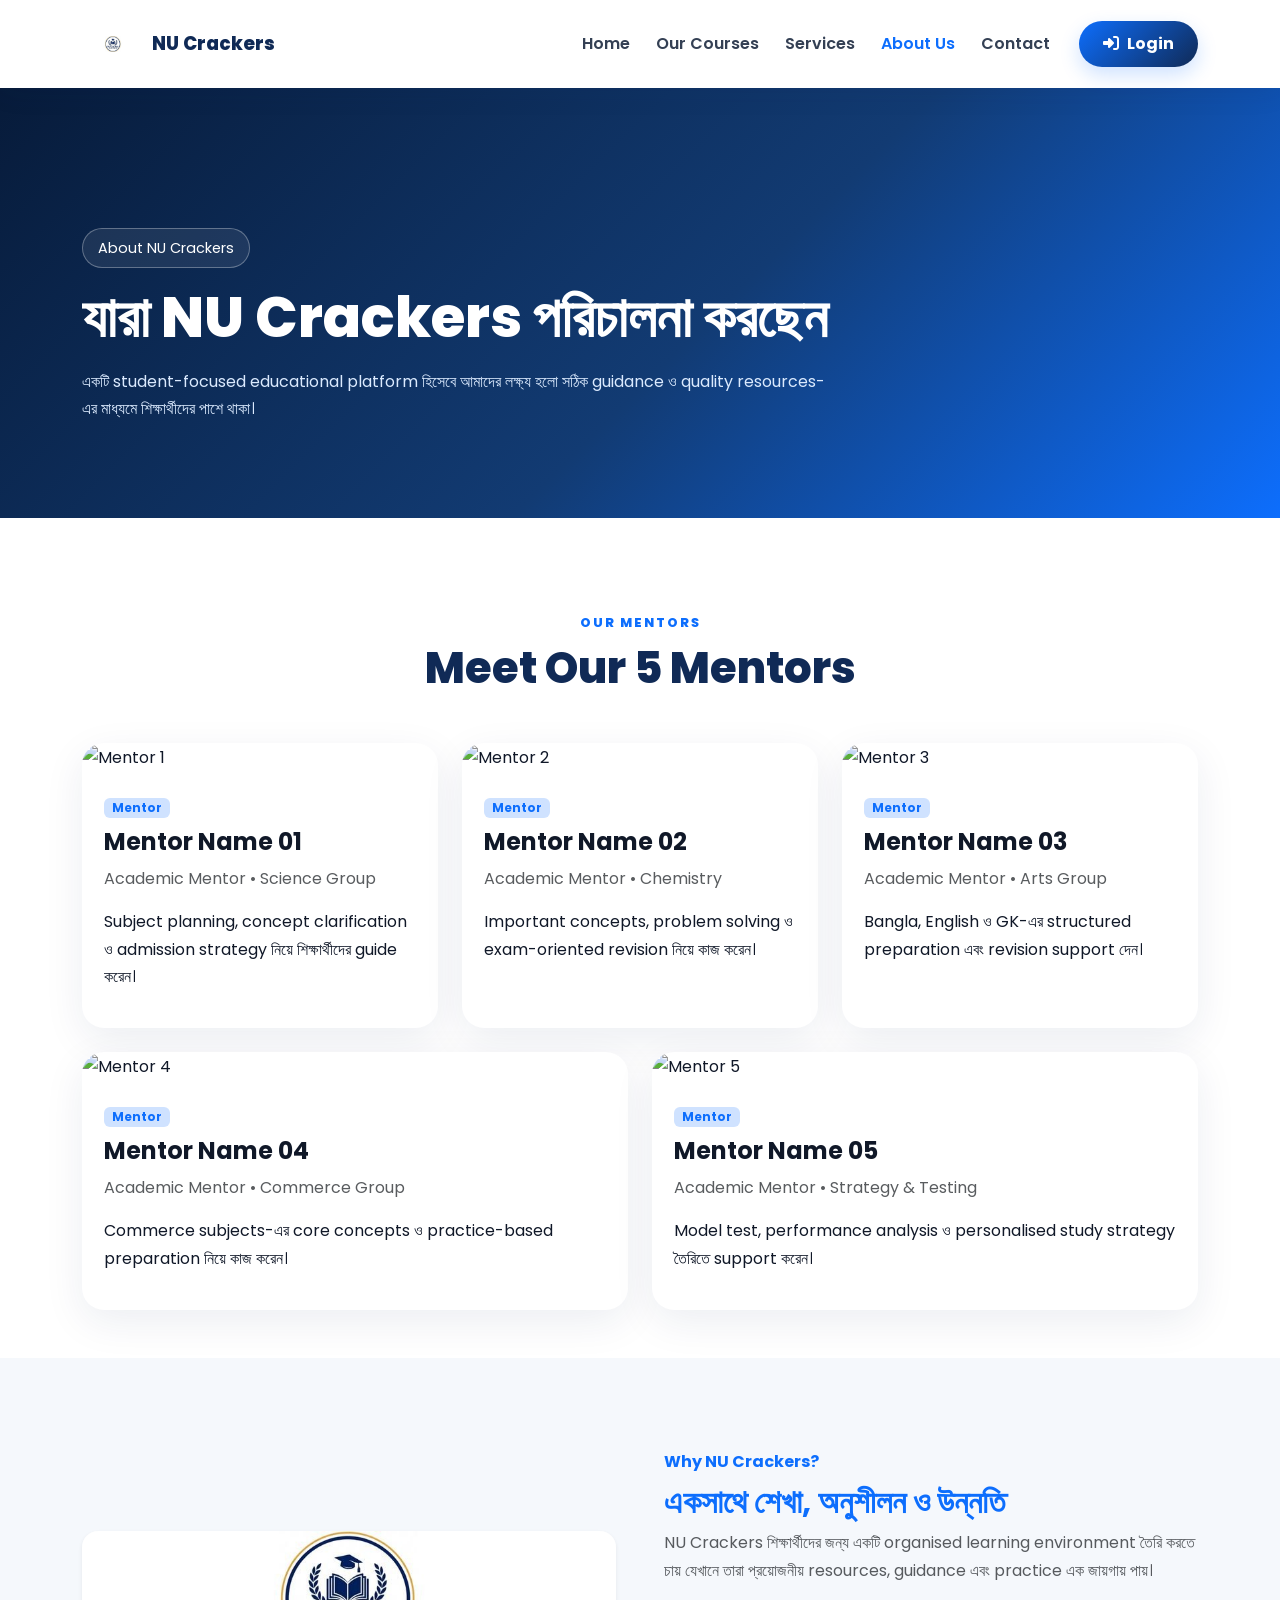
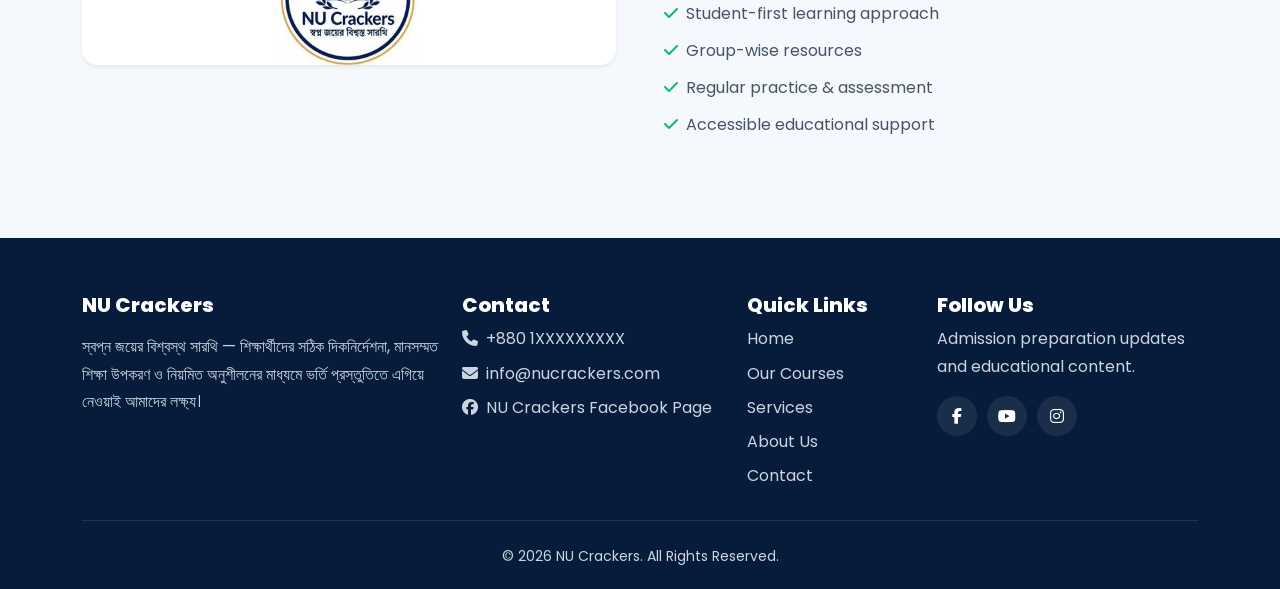
==== about.html @ a4fbadf5 "first work" ====
<!doctype html>
<html lang="en">
<head>
  <meta charset="utf-8">
  <meta name="viewport" content="width=device-width, initial-scale=1">
  <meta name="description" content="NU Crackers - স্বপ্ন জয়ের বিশ্বস্থ সারথি">
  <title>About Us | NU Crackers</title>
  <link rel="icon" href="assets/logo.jpg">
  <link rel="preconnect" href="https://fonts.googleapis.com">
  <link rel="preconnect" href="https://fonts.gstatic.com" crossorigin>
  <link href="https://fonts.googleapis.com/css2?family=Poppins:wght@300;400;500;600;700;800&display=swap" rel="stylesheet">
  <link href="https://cdn.jsdelivr.net/npm/bootstrap@5.3.3/dist/css/bootstrap.min.css" rel="stylesheet">
  <link href="https://cdnjs.cloudflare.com/ajax/libs/font-awesome/6.5.2/css/all.min.css" rel="stylesheet">
  <link rel="stylesheet" href="css/style.css">
</head>
<body>

<nav class="navbar navbar-expand-lg sticky-top">
  <div class="container">
    <a class="navbar-brand d-flex align-items-center gap-2" href="index.html">
      <img src="assets/logo.jpg" alt="NU Crackers Logo">
      <span>NU Crackers</span>
    </a>
    <button class="navbar-toggler" type="button" data-bs-toggle="collapse" data-bs-target="#mainNav">
      <span class="navbar-toggler-icon"></span>
    </button>
    <div class="collapse navbar-collapse" id="mainNav">
      <ul class="navbar-nav ms-auto align-items-lg-center">
        <li class="nav-item"><a class="nav-link " href="index.html">Home</a></li>
        <li class="nav-item"><a class="nav-link " href="courses.html">Our Courses</a></li>
        <li class="nav-item"><a class="nav-link " href="services.html">Services</a></li>
        <li class="nav-item"><a class="nav-link active" href="about.html">About Us</a></li>
        <li class="nav-item"><a class="nav-link " href="contact.html">Contact</a></li>
        <li class="nav-item ms-lg-3 mt-2 mt-lg-0"><button class="btn btn-brand" data-bs-toggle="modal" data-bs-target="#loginModal"><i class="fa-solid fa-right-to-bracket me-2"></i>Login</button></li>
      </ul>
    </div>
  </div>
</nav>

<section class="page-hero">
  <div class="container">
    <span class="hero-badge">About NU Crackers</span>
    <h1 class="mt-3">যারা NU Crackers পরিচালনা করছেন</h1>
    <p class="mt-3">একটি student-focused educational platform হিসেবে আমাদের লক্ষ্য হলো সঠিক guidance ও quality resources-এর মাধ্যমে শিক্ষার্থীদের পাশে থাকা।</p>
  </div>
</section>

<section class="section pb-5">
  <div class="container">
    <div class="section-title"><span class="eyebrow">Our Mentors</span><h2>Meet Our 5 Mentors</h2><p></p></div>
    <div class="row g-4">
      <div class="col-md-6 col-lg-4"><div class="mentor-card"><img class="mentor-img" src="https://i.pravatar.cc/700?img=11" alt="Mentor 1"><div class="mentor-body"><span class="badge bg-primary-subtle text-primary">Mentor</span><h4 class="fw-bold mt-2">Mentor Name 01</h4><p class="text-muted">Academic Mentor • Science Group</p><p>Subject planning, concept clarification ও admission strategy নিয়ে শিক্ষার্থীদের guide করেন।</p></div></div></div>
      <div class="col-md-6 col-lg-4"><div class="mentor-card"><img class="mentor-img" src="https://i.pravatar.cc/700?img=12" alt="Mentor 2"><div class="mentor-body"><span class="badge bg-primary-subtle text-primary">Mentor</span><h4 class="fw-bold mt-2">Mentor Name 02</h4><p class="text-muted">Academic Mentor • Chemistry</p><p>Important concepts, problem solving ও exam-oriented revision নিয়ে কাজ করেন।</p></div></div></div>
      <div class="col-md-6 col-lg-4"><div class="mentor-card"><img class="mentor-img" src="https://i.pravatar.cc/700?img=13" alt="Mentor 3"><div class="mentor-body"><span class="badge bg-primary-subtle text-primary">Mentor</span><h4 class="fw-bold mt-2">Mentor Name 03</h4><p class="text-muted">Academic Mentor • Arts Group</p><p>Bangla, English ও GK-এর structured preparation এবং revision support দেন।</p></div></div></div>
      <div class="col-md-6 col-lg-6"><div class="mentor-card"><img class="mentor-img" src="https://i.pravatar.cc/700?img=14" alt="Mentor 4"><div class="mentor-body"><span class="badge bg-primary-subtle text-primary">Mentor</span><h4 class="fw-bold mt-2">Mentor Name 04</h4><p class="text-muted">Academic Mentor • Commerce Group</p><p>Commerce subjects-এর core concepts ও practice-based preparation নিয়ে কাজ করেন।</p></div></div></div>
      <div class="col-md-6 col-lg-6"><div class="mentor-card"><img class="mentor-img" src="https://i.pravatar.cc/700?img=15" alt="Mentor 5"><div class="mentor-body"><span class="badge bg-primary-subtle text-primary">Mentor</span><h4 class="fw-bold mt-2">Mentor Name 05</h4><p class="text-muted">Academic Mentor • Strategy & Testing</p><p>Model test, performance analysis ও personalised study strategy তৈরিতে support করেন।</p></div></div></div>
    </div>
  </div>
</section>

<section class="section section-soft">
  <div class="container">
    <div class="row align-items-center g-5">
      <div class="col-lg-6"><img src="assets/logo.jpg" class="img-fluid rounded-4 shadow-sm" alt="NU Crackers Logo"></div>
      <div class="col-lg-6"><span class="eyebrow text-primary fw-bold">Why NU Crackers?</span><h2 class="fw-bold text-primary mt-2">একসাথে শেখা, অনুশীলন ও উন্নতি</h2><p class="text-muted">NU Crackers শিক্ষার্থীদের জন্য একটি organised learning environment তৈরি করতে চায় যেখানে তারা প্রয়োজনীয় resources, guidance এবং practice এক জায়গায় পায়।</p><ul class="check-list"><li><i class="fa-solid fa-check"></i>Student-first learning approach</li><li><i class="fa-solid fa-check"></i>Group-wise resources</li><li><i class="fa-solid fa-check"></i>Regular practice & assessment</li><li><i class="fa-solid fa-check"></i>Accessible educational support</li></ul></div>
    </div>
  </div>
</section>

<footer>
  <div class="container">
    <div class="row g-4">
      <div class="col-lg-4">
        <h5>NU Crackers</h5>
        <p class="mt-3">স্বপ্ন জয়ের বিশ্বস্থ সারথি — শিক্ষার্থীদের সঠিক দিকনির্দেশনা, মানসম্মত শিক্ষা উপকরণ ও নিয়মিত অনুশীলনের মাধ্যমে ভর্তি প্রস্তুতিতে এগিয়ে নেওয়াই আমাদের লক্ষ্য।</p>
      </div>
      <div class="col-md-4 col-lg-3">
        <h5>Contact</h5>
        <a class="footer-link" href="tel:+8801XXXXXXXXX"><i class="fa-solid fa-phone me-2"></i>+880 1XXXXXXXXX</a>
        <a class="footer-link" href="mailto:info@nucrackers.com"><i class="fa-solid fa-envelope me-2"></i>info@nucrackers.com</a>
        <a class="footer-link" href="https://facebook.com/" target="_blank" rel="noopener"><i class="fa-brands fa-facebook me-2"></i>NU Crackers Facebook Page</a>
      </div>
      <div class="col-md-4 col-lg-2">
        <h5>Quick Links</h5>
        <a class="footer-link" href="index.html">Home</a>
        <a class="footer-link" href="courses.html">Our Courses</a>
        <a class="footer-link" href="services.html">Services</a>
        <a class="footer-link" href="about.html">About Us</a>
        <a class="footer-link" href="contact.html">Contact</a>
      </div>
      <div class="col-md-4 col-lg-3">
        <h5>Follow Us</h5>
        <p>Admission preparation updates and educational content.</p>
        <div class="social">
          <a href="https://facebook.com/" target="_blank" rel="noopener" aria-label="Facebook"><i class="fa-brands fa-facebook-f"></i></a>
          <a href="#" aria-label="YouTube"><i class="fa-brands fa-youtube"></i></a>
          <a href="#" aria-label="Instagram"><i class="fa-brands fa-instagram"></i></a>
        </div>
      </div>
    </div>
    <hr class="border-secondary my-4">
    <div class="text-center small">© <span class="current-year"></span> NU Crackers. All Rights Reserved.</div>
  </div>
</footer>

<div class="modal fade" id="loginModal" tabindex="-1" aria-hidden="true">
  <div class="modal-dialog modal-dialog-centered">
    <div class="modal-content">
      <div class="modal-header">
        <div>
          <h5 class="modal-title fw-bold">Welcome Back</h5>
          <small>Login to NU Crackers</small>
        </div>
        <button type="button" class="btn-close btn-close-white" data-bs-dismiss="modal"></button>
      </div>
      <div class="modal-body p-4">
        <form id="loginForm" novalidate>
          <div class="mb-3">
            <label class="form-label fw-semibold">Email / Phone</label>
            <input type="text" class="form-control" required placeholder="Enter email or phone">
            <div class="invalid-feedback">Please enter your email or phone.</div>
          </div>
          <div class="mb-3">
            <label class="form-label fw-semibold">Password</label>
            <input type="password" class="form-control" required minlength="6" placeholder="Enter password">
            <div class="invalid-feedback">Password must contain at least 6 characters.</div>
          </div>
          <button class="btn btn-brand w-100" type="submit">Login</button>
          <div id="loginMessage" class="d-none"></div>
        </form>
      </div>
    </div>
  </div>
</div>

<script src="https://cdn.jsdelivr.net/npm/bootstrap@5.3.3/dist/js/bootstrap.bundle.min.js"></script>
<script src="js/main.js"></script>
</body>
</html>
---- css/style.css ----
:root{
  --primary:#102a56;
  --secondary:#0d6efd;
  --accent:#f5b942;
  --light:#f5f8fc;
  --dark:#101828;
  --muted:#667085;
  --white:#fff;
  --gradient:linear-gradient(135deg,#071b3a 0%,#123b73 55%,#0d6efd 100%);
}
*{margin:0;padding:0;box-sizing:border-box}
html{scroll-behavior:smooth}
body{
  font-family:"Poppins",system-ui,-apple-system,BlinkMacSystemFont,"Segoe UI",sans-serif;
  color:var(--dark);background:#fff;line-height:1.7;
}
a{text-decoration:none}
.navbar{
  background:rgba(255,255,255,.96)!important;
  box-shadow:0 5px 25px rgba(16,42,86,.08);
  backdrop-filter:blur(10px);
}
.navbar-brand img{width:62px;height:62px;object-fit:contain}
.navbar-brand span{font-weight:800;color:var(--primary);font-size:1.15rem}
.nav-link{font-weight:600;color:#344054!important;margin:0 5px}
.nav-link:hover,.nav-link.active{color:var(--secondary)!important}
.btn-brand{
  background:linear-gradient(135deg,var(--secondary),var(--primary));
  color:#fff;border:0;border-radius:50px;padding:11px 24px;font-weight:700;
  box-shadow:0 8px 20px rgba(13,110,253,.2);
}
.btn-brand:hover{color:#fff;transform:translateY(-1px)}
.hero-slide{
  min-height:680px;display:flex;align-items:center;
  background:var(--gradient);position:relative;overflow:hidden;
}
.hero-slide:before,.hero-slide:after{
  content:"";position:absolute;border-radius:50%;background:rgba(255,255,255,.07)
}
.hero-slide:before{width:420px;height:420px;right:-120px;top:-120px}
.hero-slide:after{width:280px;height:280px;left:-120px;bottom:-100px}
.hero-content{position:relative;z-index:2;color:#fff}
.hero-badge{display:inline-block;padding:7px 15px;border:1px solid rgba(255,255,255,.3);border-radius:50px;background:rgba(255,255,255,.08);font-size:.9rem}
.hero-title{font-size:clamp(2.25rem,5vw,4.4rem);font-weight:800;line-height:1.15}
.hero-title span{color:var(--accent)}
.hero-subtitle{font-size:1.1rem;max-width:650px;color:#dbeafe}
.hero-logo{max-width:390px;width:75%;filter:drop-shadow(0 20px 30px rgba(0,0,0,.2))}
.section{padding:90px 0}
.section-soft{background:var(--light)}
.section-title{text-align:center;margin-bottom:48px}
.section-title .eyebrow{color:var(--secondary);font-weight:800;text-transform:uppercase;letter-spacing:2px;font-size:.8rem}
.section-title h2{font-weight:800;color:var(--primary);font-size:clamp(1.8rem,4vw,2.7rem);margin:8px 0}
.section-title p{color:var(--muted);max-width:720px;margin:auto}
.feature-card,.course-card,.service-card,.mentor-card,.feedback-card{
  border:0;border-radius:22px;background:#fff;box-shadow:0 12px 40px rgba(16,42,86,.08);
  height:100%;transition:.3s ease;overflow:hidden
}
.feature-card:hover,.course-card:hover,.service-card:hover,.mentor-card:hover{transform:translateY(-7px);box-shadow:0 18px 50px rgba(16,42,86,.14)}
.icon-box{
  width:62px;height:62px;border-radius:18px;background:#eaf2ff;color:var(--secondary);
  display:flex;align-items:center;justify-content:center;font-size:1.5rem;margin-bottom:18px
}
.check-list{list-style:none;padding:0;margin:0}
.check-list li{margin:10px 0;color:#475467}
.check-list i{color:#12b76a;margin-right:8px}
.course-card .course-head{padding:28px;color:#fff;background:var(--gradient)}
.course-card.premium .course-head{background:linear-gradient(135deg,#8a5a00,#f5b942,#d98b00)}
.course-card .course-body{padding:28px}
.price{font-size:2.2rem;font-weight:800}
.service-banner{
  min-height:310px;border-radius:28px;background:var(--gradient);color:#fff;
  display:flex;align-items:center;padding:45px;overflow:hidden;position:relative
}
.service-banner:after{content:"";position:absolute;width:280px;height:280px;border-radius:50%;right:-90px;top:-70px;background:rgba(255,255,255,.08)}
.service-icon{font-size:3rem;color:var(--accent)}
.mentor-img{height:280px;width:100%;object-fit:cover}
.mentor-body{padding:22px}
.contact-card{border:0;border-radius:22px;box-shadow:0 12px 40px rgba(16,42,86,.08);height:100%}
.form-control,.form-select{padding:13px 15px;border-radius:12px;border:1px solid #d0d5dd}
.form-control:focus,.form-select:focus{border-color:#86b7fe;box-shadow:0 0 0 .2rem rgba(13,110,253,.1)}
.map-frame{width:100%;height:420px;border:0;border-radius:20px}
.video-frame{width:100%;height:420px;border:0;border-radius:20px}
footer{background:#071b3a;color:#cbd5e1;padding:55px 0 20px}
footer h5{color:#fff;font-weight:800}
.footer-link{color:#cbd5e1;display:block;margin:7px 0}
.footer-link:hover{color:#fff}
.social a{width:40px;height:40px;border-radius:50%;display:inline-flex;align-items:center;justify-content:center;background:rgba(255,255,255,.08);color:#fff;margin-right:6px}
.page-hero{padding:140px 0 80px;background:var(--gradient);color:#fff}
.page-hero h1{font-weight:800;font-size:clamp(2rem,5vw,3.5rem)}
.page-hero p{color:#dbeafe;max-width:750px}
.stats{margin-top:-45px;position:relative;z-index:5}
.stat-card{background:#fff;border-radius:18px;padding:24px;text-align:center;box-shadow:0 12px 35px rgba(16,42,86,.1)}
.stat-card h3{color:var(--secondary);font-weight:800}
.modal-content{border:0;border-radius:22px;overflow:hidden}
.modal-header{background:var(--gradient);color:#fff}
@media(max-width:991.98px){
  .navbar-brand img{width:52px;height:52px}
  .hero-slide{min-height:620px}
  .hero-logo{max-width:280px;margin-top:35px}
}
@media(max-width:767.98px){
  .section{padding:65px 0}
  .hero-slide{text-align:center;padding:70px 0}
  .hero-subtitle{margin:0 auto}
  .service-banner{padding:30px;min-height:260px}
  .map-frame,.video-frame{height:300px}
}
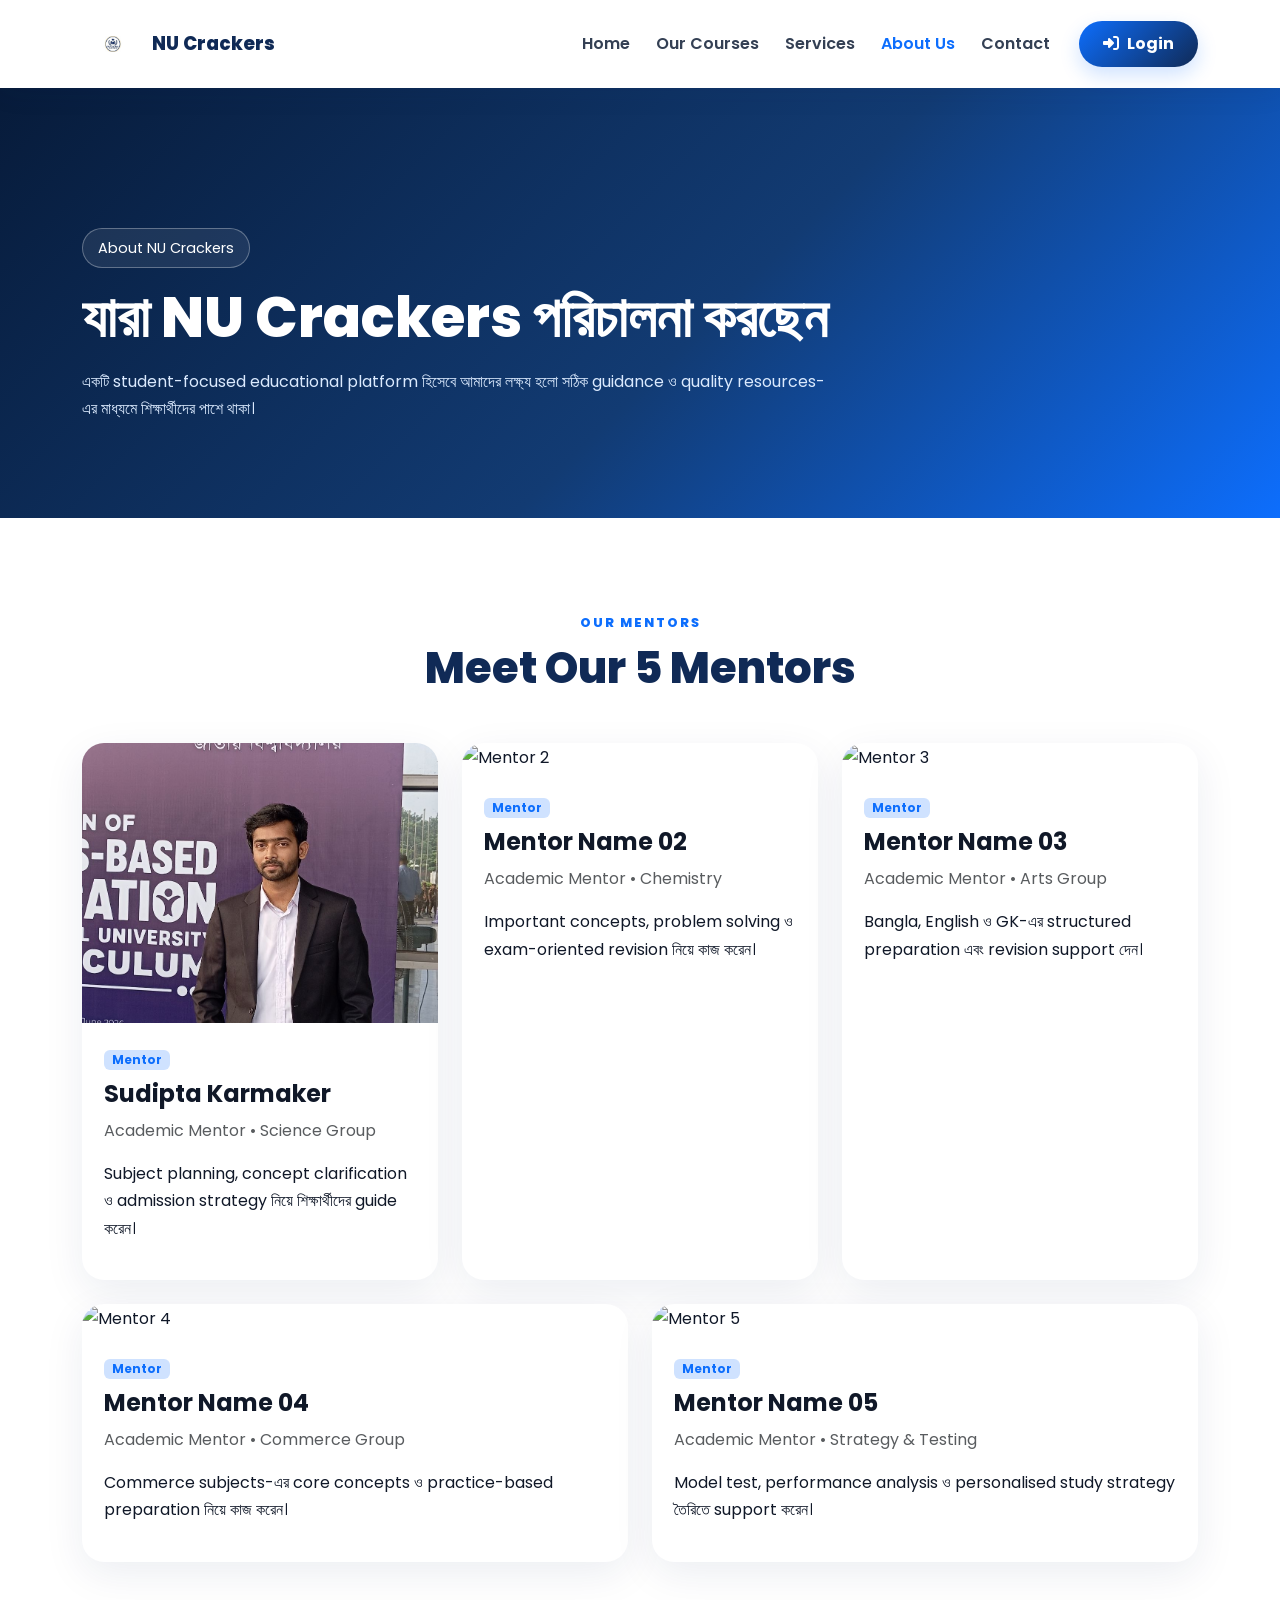
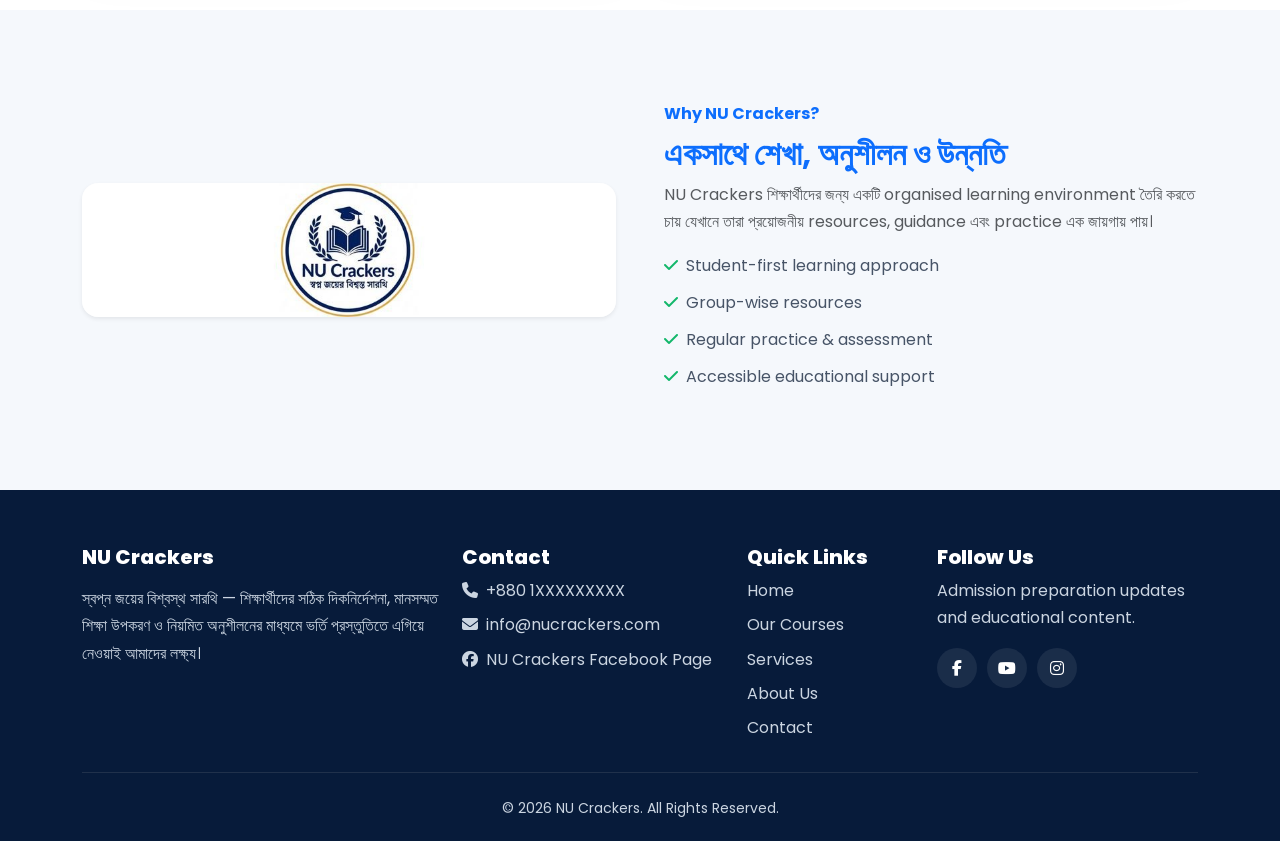
==== commit 1e989b43: "picture add" ====
--- a/about.html
+++ b/about.html
@@ -49,7 +49,7 @@
   <div class="container">
     <div class="section-title"><span class="eyebrow">Our Mentors</span><h2>Meet Our 5 Mentors</h2><p></p></div>
     <div class="row g-4">
-      <div class="col-md-6 col-lg-4"><div class="mentor-card"><img class="mentor-img" src="https://i.pravatar.cc/700?img=11" alt="Mentor 1"><div class="mentor-body"><span class="badge bg-primary-subtle text-primary">Mentor</span><h4 class="fw-bold mt-2">Mentor Name 01</h4><p class="text-muted">Academic Mentor • Science Group</p><p>Subject planning, concept clarification ও admission strategy নিয়ে শিক্ষার্থীদের guide করেন।</p></div></div></div>
+      <div class="col-md-6 col-lg-4"><div class="mentor-card"><img class="mentor-img" src="images/sudipta.jpg" alt="Mentor 1"><div class="mentor-body"><span class="badge bg-primary-subtle text-primary">Mentor</span><h4 class="fw-bold mt-2">Sudipta Karmaker</h4><p class="text-muted">Academic Mentor • Science Group</p><p>Subject planning, concept clarification ও admission strategy নিয়ে শিক্ষার্থীদের guide করেন।</p></div></div></div>
       <div class="col-md-6 col-lg-4"><div class="mentor-card"><img class="mentor-img" src="https://i.pravatar.cc/700?img=12" alt="Mentor 2"><div class="mentor-body"><span class="badge bg-primary-subtle text-primary">Mentor</span><h4 class="fw-bold mt-2">Mentor Name 02</h4><p class="text-muted">Academic Mentor • Chemistry</p><p>Important concepts, problem solving ও exam-oriented revision নিয়ে কাজ করেন।</p></div></div></div>
       <div class="col-md-6 col-lg-4"><div class="mentor-card"><img class="mentor-img" src="https://i.pravatar.cc/700?img=13" alt="Mentor 3"><div class="mentor-body"><span class="badge bg-primary-subtle text-primary">Mentor</span><h4 class="fw-bold mt-2">Mentor Name 03</h4><p class="text-muted">Academic Mentor • Arts Group</p><p>Bangla, English ও GK-এর structured preparation এবং revision support দেন।</p></div></div></div>
       <div class="col-md-6 col-lg-6"><div class="mentor-card"><img class="mentor-img" src="https://i.pravatar.cc/700?img=14" alt="Mentor 4"><div class="mentor-body"><span class="badge bg-primary-subtle text-primary">Mentor</span><h4 class="fw-bold mt-2">Mentor Name 04</h4><p class="text-muted">Academic Mentor • Commerce Group</p><p>Commerce subjects-এর core concepts ও practice-based preparation নিয়ে কাজ করেন।</p></div></div></div>
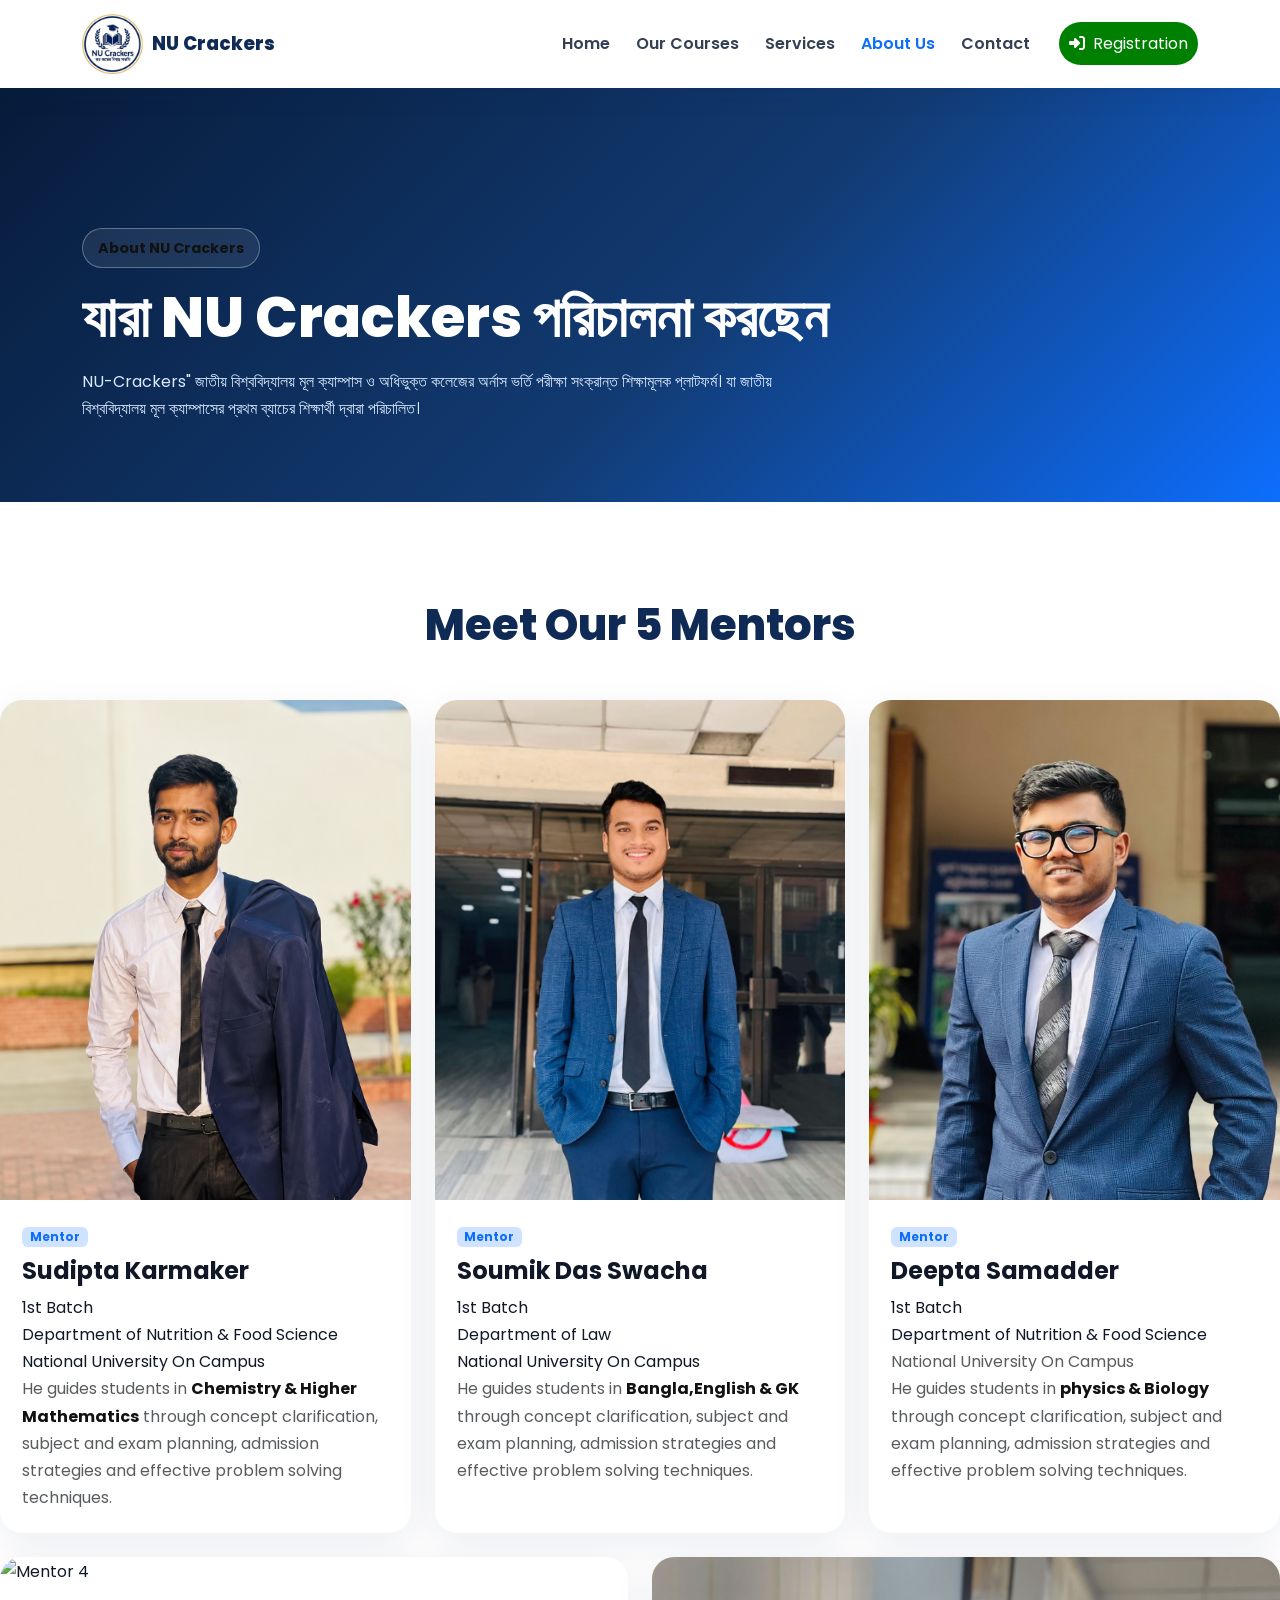
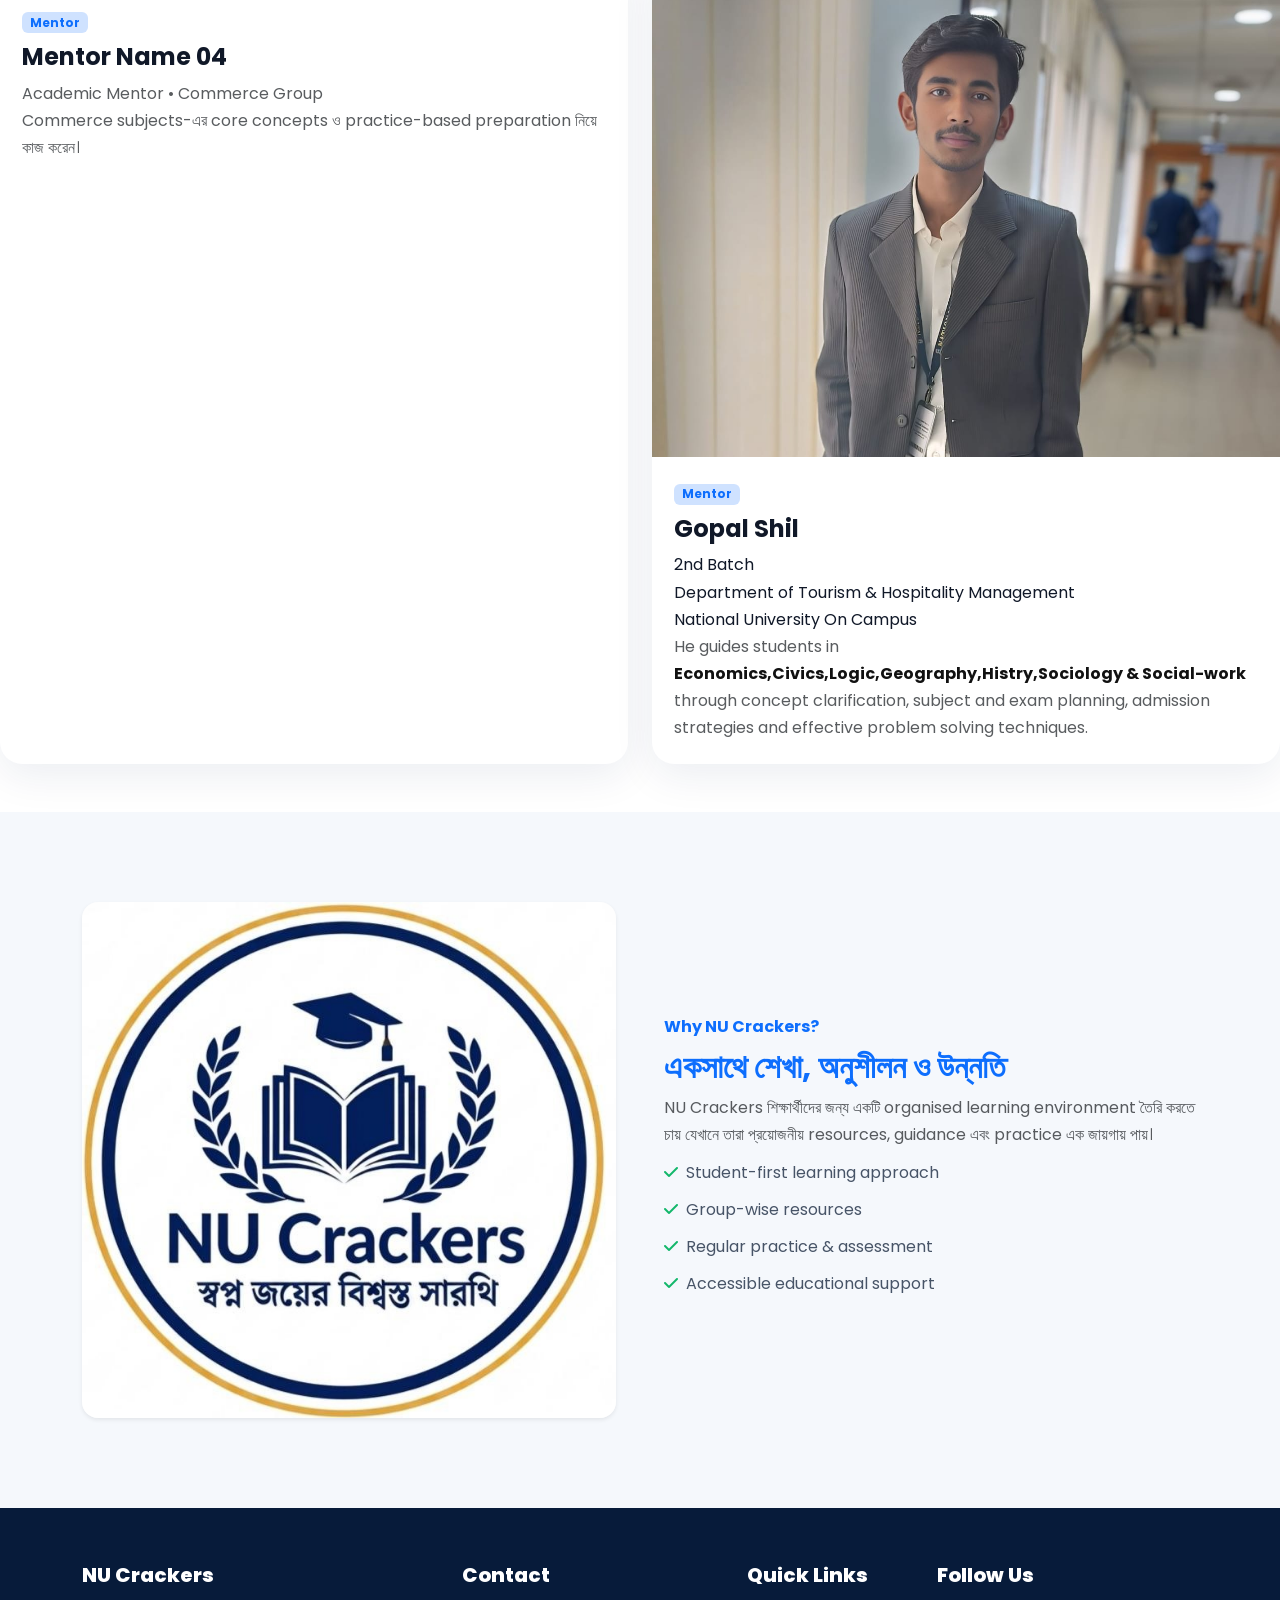
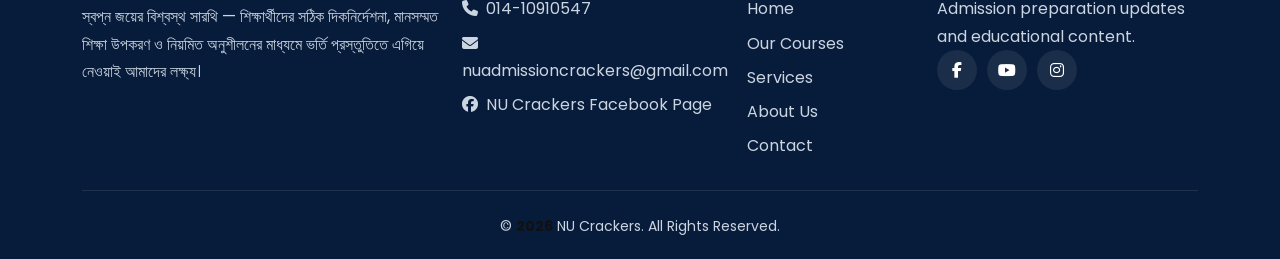
==== commit 7d0dc522: "mentor part" ====
--- a/about.html
+++ b/about.html
@@ -18,7 +18,7 @@
 <nav class="navbar navbar-expand-lg sticky-top">
   <div class="container">
     <a class="navbar-brand d-flex align-items-center gap-2" href="index.html">
-      <img src="assets/logo.jpg" alt="NU Crackers Logo">
+      <img src="images/nu crackers logo.jpg" alt="NU Crackers Logo">
       <span>NU Crackers</span>
     </a>
     <button class="navbar-toggler" type="button" data-bs-toggle="collapse" data-bs-target="#mainNav">
@@ -31,7 +31,7 @@
         <li class="nav-item"><a class="nav-link " href="services.html">Services</a></li>
         <li class="nav-item"><a class="nav-link active" href="about.html">About Us</a></li>
         <li class="nav-item"><a class="nav-link " href="contact.html">Contact</a></li>
-        <li class="nav-item ms-lg-3 mt-2 mt-lg-0"><button class="btn btn-brand" data-bs-toggle="modal" data-bs-target="#loginModal"><i class="fa-solid fa-right-to-bracket me-2"></i>Login</button></li>
+        <li class="nav-item ms-lg-3 mt-2 mt-lg-0"><a href="https://forms.gle/gurGXJzvwxCoA7fY8" target="_blank" class="registration"><i class="fa-solid fa-right-to-bracket me-2"></i>Registration</a></li>
       </ul>
     </div>
   </div>
@@ -41,27 +41,28 @@
   <div class="container">
     <span class="hero-badge">About NU Crackers</span>
     <h1 class="mt-3">যারা NU Crackers পরিচালনা করছেন</h1>
-    <p class="mt-3">একটি student-focused educational platform হিসেবে আমাদের লক্ষ্য হলো সঠিক guidance ও quality resources-এর মাধ্যমে শিক্ষার্থীদের পাশে থাকা।</p>
+    <p class="mt-3">NU-Crackers" জাতীয় বিশ্ববিদ্যালয় মূল ক্যাম্পাস ও অধিভুক্ত কলেজের অর্নাস ভর্তি পরীক্ষা সংক্রান্ত শিক্ষামূলক  প্লাটফর্ম। যা জাতীয় বিশ্ববিদ্যালয় মূল ক্যাম্পাসের প্রথম ব্যাচের শিক্ষার্থী দ্বারা পরিচালিত।</p>
   </div>
 </section>
 
-<section class="section pb-5">
+<section class="section pb-5"2
   <div class="container">
-    <div class="section-title"><span class="eyebrow">Our Mentors</span><h2>Meet Our 5 Mentors</h2><p></p></div>
+    <div class="section-title"><h2>Meet Our 5 Mentors</h2><p></p></div>
     <div class="row g-4">
-      <div class="col-md-6 col-lg-4"><div class="mentor-card"><img class="mentor-img" src="images/sudipta.jpg" alt="Mentor 1"><div class="mentor-body"><span class="badge bg-primary-subtle text-primary">Mentor</span><h4 class="fw-bold mt-2">Sudipta Karmaker</h4><p class="text-muted">Academic Mentor • Science Group</p><p>Subject planning, concept clarification ও admission strategy নিয়ে শিক্ষার্থীদের guide করেন।</p></div></div></div>
-      <div class="col-md-6 col-lg-4"><div class="mentor-card"><img class="mentor-img" src="https://i.pravatar.cc/700?img=12" alt="Mentor 2"><div class="mentor-body"><span class="badge bg-primary-subtle text-primary">Mentor</span><h4 class="fw-bold mt-2">Mentor Name 02</h4><p class="text-muted">Academic Mentor • Chemistry</p><p>Important concepts, problem solving ও exam-oriented revision নিয়ে কাজ করেন।</p></div></div></div>
-      <div class="col-md-6 col-lg-4"><div class="mentor-card"><img class="mentor-img" src="https://i.pravatar.cc/700?img=13" alt="Mentor 3"><div class="mentor-body"><span class="badge bg-primary-subtle text-primary">Mentor</span><h4 class="fw-bold mt-2">Mentor Name 03</h4><p class="text-muted">Academic Mentor • Arts Group</p><p>Bangla, English ও GK-এর structured preparation এবং revision support দেন।</p></div></div></div>
-      <div class="col-md-6 col-lg-6"><div class="mentor-card"><img class="mentor-img" src="https://i.pravatar.cc/700?img=14" alt="Mentor 4"><div class="mentor-body"><span class="badge bg-primary-subtle text-primary">Mentor</span><h4 class="fw-bold mt-2">Mentor Name 04</h4><p class="text-muted">Academic Mentor • Commerce Group</p><p>Commerce subjects-এর core concepts ও practice-based preparation নিয়ে কাজ করেন।</p></div></div></div>
-      <div class="col-md-6 col-lg-6"><div class="mentor-card"><img class="mentor-img" src="https://i.pravatar.cc/700?img=15" alt="Mentor 5"><div class="mentor-body"><span class="badge bg-primary-subtle text-primary">Mentor</span><h4 class="fw-bold mt-2">Mentor Name 05</h4><p class="text-muted">Academic Mentor • Strategy & Testing</p><p>Model test, performance analysis ও personalised study strategy তৈরিতে support করেন।</p></div></div></div>
+      <div class="col-md-6 col-lg-4"><div class="mentor-card"><img class="mentor-img" src="images/uthso.png" alt="Mentor 1"><div class="mentor-body"><span class="badge bg-primary-subtle text-primary">Mentor</span><h4 class="fw-bold mt-2">Sudipta Karmaker</h4><p>1st Batch</p> <p>Department of Nutrition & Food Science</p> <p>National University On Campus</p><p class="text-muted">He guides students in <span> Chemistry & Higher Mathematics</span> through concept clarification, subject and exam planning, admission strategies and effective problem solving techniques.</p></div></div></div>
+      <div class="col-md-6 col-lg-4"><div class="mentor-card"><img class="mentor-img" src="images/sawcha.jpeg" alt="Mentor 2"><div class="mentor-body"><span class="badge bg-primary-subtle text-primary">Mentor</span><h4 class="fw-bold mt-2">Soumik Das Swacha</h4><p>1st Batch</p><p>Department of Law</p> <p>National University On Campus</p><p class="text-muted">He guides students in <span>Bangla,English & GK</span> through concept clarification, subject and exam planning, admission strategies and effective problem solving techniques.</p></div></div></div>
+      <div class="col-md-6 col-lg-4"><div class="mentor-card"><img class="mentor-img" src="images/্্.jpeg" alt="Mentor 3"><div class="mentor-body"><span class="badge bg-primary-subtle text-primary">Mentor</span><h4 class="fw-bold mt-2">Deepta Samadder</h4><p>1st Batch</p> <p>Department of Nutrition & Food Science</p> <p class="text-muted">National University On Campus</p><p class="text-muted">He guides students in <span> physics & Biology</span> through concept clarification, subject and exam planning, admission strategies and effective problem solving techniques.</p></div></div></div>
+      <div class="col-md-6 col-lg-6"><div class="mentor-card"><img class="mentor-img" src="https://i.pravatar.cc/700?img=14" alt="Mentor 4"><div class="mentor-body"><span class="badge bg-primary-subtle text-primary">Mentor</span><h4 class="fw-bold mt-2">Mentor Name 04</h4><p class="text-muted">Academic Mentor • Commerce Group</p><p class="text-muted">Commerce subjects-এর core concepts ও practice-based preparation নিয়ে কাজ করেন।</p></div></div></div>
+      <div class="col-md-6 col-lg-6"><div class="mentor-card"><img class="mentor-img" src="images/WhatsApp Image 2026-08-23 at 5.01.08 PM.jpeg" alt="Mentor 5"><div class="mentor-body"><span class="badge bg-primary-subtle text-primary">Mentor</span><h4 class="fw-bold mt-2">Gopal Shil</h4><p>2nd Batch</p><p>Department of Tourism & Hospitality Management</p><p>National University On Campus</p><p class="text-muted">He guides students in <span>Economics,Civics,Logic,Geography,Histry,Sociology & Social-work</span> through concept clarification, subject and exam planning, admission strategies and effective problem solving techniques.</p></div></div></div>
     </div>
   </div>
+  
 </section>
 
 <section class="section section-soft">
   <div class="container">
     <div class="row align-items-center g-5">
-      <div class="col-lg-6"><img src="assets/logo.jpg" class="img-fluid rounded-4 shadow-sm" alt="NU Crackers Logo"></div>
+      <div class="col-lg-6"><img src="images/nu crackers logo.jpg" class="img-fluid rounded-4 shadow-sm" alt="NU Crackers Logo"></div>
       <div class="col-lg-6"><span class="eyebrow text-primary fw-bold">Why NU Crackers?</span><h2 class="fw-bold text-primary mt-2">একসাথে শেখা, অনুশীলন ও উন্নতি</h2><p class="text-muted">NU Crackers শিক্ষার্থীদের জন্য একটি organised learning environment তৈরি করতে চায় যেখানে তারা প্রয়োজনীয় resources, guidance এবং practice এক জায়গায় পায়।</p><ul class="check-list"><li><i class="fa-solid fa-check"></i>Student-first learning approach</li><li><i class="fa-solid fa-check"></i>Group-wise resources</li><li><i class="fa-solid fa-check"></i>Regular practice & assessment</li><li><i class="fa-solid fa-check"></i>Accessible educational support</li></ul></div>
     </div>
   </div>
@@ -76,9 +77,9 @@
       </div>
       <div class="col-md-4 col-lg-3">
         <h5>Contact</h5>
-        <a class="footer-link" href="tel:+8801XXXXXXXXX"><i class="fa-solid fa-phone me-2"></i>+880 1XXXXXXXXX</a>
-        <a class="footer-link" href="mailto:info@nucrackers.com"><i class="fa-solid fa-envelope me-2"></i>info@nucrackers.com</a>
-        <a class="footer-link" href="https://facebook.com/" target="_blank" rel="noopener"><i class="fa-brands fa-facebook me-2"></i>NU Crackers Facebook Page</a>
+         <a class="footer-link" href="tel:+8801410910547"><i class="fa-solid fa-phone me-2"></i>014-10910547</a>
+        <a class="footer-link" href="nuadmissioncrackers@gmail.com"><i class="fa-solid fa-envelope me-2"></i>nuadmissioncrackers@gmail.com</a>
+        <a class="footer-link" href="https://www.facebook.com/nucrackers06" target="_blank" rel="noopener"><i class="fa-brands fa-facebook me-2"></i>NU Crackers Facebook Page</a>
       </div>
       <div class="col-md-4 col-lg-2">
         <h5>Quick Links</h5>
@@ -92,9 +93,9 @@
         <h5>Follow Us</h5>
         <p>Admission preparation updates and educational content.</p>
         <div class="social">
-          <a href="https://facebook.com/" target="_blank" rel="noopener" aria-label="Facebook"><i class="fa-brands fa-facebook-f"></i></a>
-          <a href="#" aria-label="YouTube"><i class="fa-brands fa-youtube"></i></a>
-          <a href="#" aria-label="Instagram"><i class="fa-brands fa-instagram"></i></a>
+ <a href="https://www.facebook.com/nucrackers06" target="_blank" rel="noopener" aria-label="Facebook"><i class="fa-brands fa-facebook-f"></i></a>
+          <a href="https://youtube.com/@nucrackers?si=E23uTKLc0Gkx0lcf" aria-label="YouTube" target="_blank"><i class="fa-brands fa-youtube"></i></a>
+          <a href="https://www.instagram.com/nuadmissioncrackers?igsi=MW9vMW10dzg5dm5oNg==" aria-label="Instagram" target="_blank"><i class="fa-brands fa-instagram"></i></a>
         </div>
       </div>
     </div>
--- a/css/style.css
+++ b/css/style.css
@@ -9,6 +9,10 @@
   --white:#fff;
   --gradient:linear-gradient(135deg,#071b3a 0%,#123b73 55%,#0d6efd 100%);
 }
+p {
+    margin-top: 0;
+    margin-bottom: 0rem;
+}
 *{margin:0;padding:0;box-sizing:border-box}
 html{scroll-behavior:smooth}
 body{
@@ -42,9 +46,9 @@
 .hero-slide:after{width:280px;height:280px;left:-120px;bottom:-100px}
 .hero-content{position:relative;z-index:2;color:#fff}
 .hero-badge{display:inline-block;padding:7px 15px;border:1px solid rgba(255,255,255,.3);border-radius:50px;background:rgba(255,255,255,.08);font-size:.9rem}
-.hero-title{font-size:clamp(2.25rem,5vw,4.4rem);font-weight:800;line-height:1.15}
+.hero-title{font-size:clamp(1.25rem,5vw,4.4rem);font-weight:800;line-height:1.15}
 .hero-title span{color:var(--accent)}
-.hero-subtitle{font-size:1.1rem;max-width:650px;color:#dbeafe}
+.hero-subtitle{font-size:1.1rem;max-width:650px;color:#e7e7f1}
 .hero-logo{max-width:390px;width:75%;filter:drop-shadow(0 20px 30px rgba(0,0,0,.2))}
 .section{padding:90px 0}
 .section-soft{background:var(--light)}
@@ -106,3 +110,608 @@
   .service-banner{padding:30px;min-height:260px}
   .map-frame,.video-frame{height:300px}
 }
+
+/* =================================
+   HOME CAROUSEL
+================================= */
+
+.hero-slide {
+    min-height: 560px;
+    display: flex;
+    align-items: center;
+    padding: 60px 0;
+}
+
+
+/* Carousel Image */
+
+.hero-image-wrapper {
+    display: flex;
+    justify-content: center;
+    align-items: center;
+}
+
+.hero-carousel-image {
+    width: 100%;
+    max-width: 480px;
+    height: 360px;
+    object-fit: cover;
+    border-radius: 24px;
+
+    box-shadow:
+        0 20px 45px rgba(0, 0, 0, 0.30);
+
+    transition: transform 0.4s ease;
+}
+
+.hero-carousel-image:hover {
+    transform: scale(1.03);
+}
+
+
+/* Carousel Indicators */
+
+#homeCarousel .carousel-indicators {
+    bottom: 15px;
+}
+
+#homeCarousel .carousel-indicators button {
+    width: 30px;
+    height: 4px;
+    border: 0;
+    border-radius: 10px;
+}
+
+
+/* Carousel Controls */
+
+#homeCarousel .carousel-control-prev,
+#homeCarousel .carousel-control-next {
+    width: 6%;
+}
+
+#homeCarousel .carousel-control-prev-icon,
+#homeCarousel .carousel-control-next-icon {
+    width: 35px;
+    height: 35px;
+}
+
+
+/* =================================
+   TABLET
+================================= */
+
+@media (max-width: 991.98px) {
+
+    .hero-slide {
+        min-height: auto;
+        padding: 70px 0 80px;
+    }
+
+    .hero-carousel-image {
+        max-width: 420px;
+        height: 300px;
+    }
+
+    .hero-content {
+        text-align: center;
+    }
+
+}
+
+
+/* =================================
+   MOBILE
+================================= */
+
+@media (max-width: 575.98px) {
+
+    .hero-slide {
+        padding: 45px 20px 65px;
+    }
+
+    .hero-title {
+        font-size: 30px;
+        line-height: 1.3;
+    }
+
+    .hero-subtitle {
+        font-size: 15px;
+        line-height: 1.7;
+    }
+
+    .hero-carousel-image {
+        width: 100%;
+        max-width: 330px;
+        height: 220px;
+        border-radius: 18px;
+    }
+
+    .hero-content .btn {
+        font-size: 14px;
+        padding: 10px 18px !important;
+    }
+
+    #homeCarousel .carousel-control-prev,
+    #homeCarousel .carousel-control-next {
+        width: 10%;
+    }
+
+    #homeCarousel .carousel-control-prev-icon,
+    #homeCarousel .carousel-control-next-icon {
+        width: 22px;
+        height: 22px;
+    }
+
+    #homeCarousel .carousel-indicators {
+        bottom: 8px;
+    }
+
+}
+.hero-slide {
+    width: 100%;
+    height: 570px;
+
+    background-size: cover;
+    background-position: center center;
+    background-repeat: no-repeat;
+}
+/* =========================================
+   NU CRACKERS - HOME CAROUSEL
+========================================= */
+ctio
+#homeCarousel {
+    width: 100%;
+    overflow: hidden;
+}
+
+
+/* =========================================
+   HERO SLIDE
+========================================= */
+
+#homeCarousel .hero-slide {
+    position: relative;
+
+    width: 100%;
+    min-height: 570px;
+
+    display: flex;
+    align-items: center;
+
+    background-size: cover;
+    background-position: center center;
+    background-repeat: no-repeat;
+
+    isolation: isolate;
+}
+
+
+/* =========================================
+   BLUR EFFECT
+========================================= */
+
+/*
+   Background image blur করার জন্য
+   আলাদা pseudo element ব্যবহার করা হয়েছে।
+*/
+
+#homeCarousel .hero-slide::before {
+    content: "";
+
+    position: absolute;
+    inset: -15px;
+
+    background-image: inherit;
+    background-size: cover;
+    background-position: center center;
+
+    filter: blur(3px);
+
+    transform: scale(1.03);
+
+    z-index: -2;
+}
+
+
+/* =========================================
+   DARK OVERLAY
+========================================= */
+
+#homeCarousel .hero-overlay {
+    position: absolute;
+
+    inset: 0;
+
+    background:
+        linear-gradient(
+            90deg,
+            rgba(0, 0, 0, 0.72) 0%,
+            rgba(0, 0, 0, 0.55) 45%,
+            rgba(0, 0, 0, 0.30) 100%
+        );
+
+    z-index: -1;
+}
+
+
+/* =========================================
+   CONTENT
+========================================= */
+
+#homeCarousel .hero-container {
+    position: relative;
+    z-index: 2;
+}
+
+
+#homeCarousel .hero-content {
+    max-width: 700px;
+
+    padding: 70px 0;
+}
+
+
+/* =========================================
+   BADGE
+========================================= */
+
+#homeCarousel .hero-badge {
+    display: inline-block;
+
+    padding: 9px 18px;
+
+    color: #ffffff;
+
+    font-size: 14px;
+
+    font-weight: 700;
+
+    background: rgba(0, 0, 0, 0.45);
+
+    border: 1px solid rgba(255, 255, 255, 0.7);
+
+    border-radius: 50px;
+
+    backdrop-filter: blur(8px);
+
+    text-shadow: 1px 1px 3px rgba(0, 0, 0, 0.9);
+}
+
+
+/* =========================================
+   MAIN HEADING
+========================================= */
+
+#homeCarousel .hero-title {
+    color: #ffffff;
+
+    font-size: clamp(42px, 5vw, 72px);
+
+    line-height: 1.15;
+
+    font-weight: 800;
+
+    text-shadow:
+        3px 3px 8px rgba(0, 0, 0, 0.95),
+        0 0 15px rgba(0, 0, 0, 0.5);
+
+    margin-bottom: 0;
+}
+
+
+/* Highlighted heading */
+
+#homeCarousel .hero-title span {
+    color: #ffc107;
+
+    text-shadow:
+        3px 3px 8px rgba(0, 0, 0, 0.95);
+}
+
+
+/* =========================================
+   SUBTITLE / PARAGRAPH
+========================================= */
+
+#homeCarousel .hero-subtitle {
+    max-width: 680px;
+
+    color: #ffffff;
+
+    font-size: 18px;
+
+    line-height: 1.8;
+
+    font-weight: 700;
+
+    background: rgba(0, 0, 0, 0.40);
+
+    padding: 12px 16px;
+
+    border-left: 4px solid #ffc107;
+
+    border-radius: 8px;
+
+    text-shadow:
+        2px 2px 5px rgba(0, 0, 0, 1);
+
+    backdrop-filter: blur(4px);
+}
+
+
+/* =========================================
+   EXPLORE COURSES BUTTON
+========================================= */
+
+#homeCarousel .btn-warning {
+    background: #ffc107;
+
+    color: #111111;
+
+    border: 2px solid #ffc107;
+
+    font-weight: 800;
+
+    box-shadow:
+        0 8px 25px rgba(0, 0, 0, 0.35);
+
+    text-shadow: none;
+
+    transition: all 0.3s ease;
+}
+
+
+#homeCarousel .btn-warning:hover {
+    background: #ffffff;
+
+    color: #111111;
+
+    border-color: #ffffff;
+
+    transform: translateY(-2px);
+
+    box-shadow:
+        0 10px 30px rgba(0, 0, 0, 0.45);
+}
+
+
+/* =========================================
+   CONTACT US BUTTON
+========================================= */
+
+#homeCarousel .btn-outline-light {
+    color: #ffffff;
+
+    background: rgba(0, 0, 0, 0.40);
+
+    border: 2px solid #ffffff;
+
+    font-weight: 700;
+
+    text-shadow:
+        1px 1px 3px rgba(0, 0, 0, 0.9);
+
+    backdrop-filter: blur(5px);
+
+    transition: all 0.3s ease;
+}
+
+
+#homeCarousel .btn-outline-light:hover {
+    background: #ffffff;
+
+    color: #111111;
+
+    border-color: #ffffff;
+
+    transform: translateY(-2px);
+}
+
+
+/* =========================================
+   CAROUSEL INDICATORS
+========================================= */
+
+#homeCarousel .carousel-indicators {
+    z-index: 5;
+
+    bottom: 18px;
+}
+
+
+#homeCarousel .carousel-indicators button {
+    width: 32px;
+
+    height: 5px;
+
+    margin: 0 5px;
+
+    border: 0;
+
+    border-radius: 10px;
+
+    background-color: #ffffff;
+
+    opacity: 0.65;
+}
+
+
+#homeCarousel .carousel-indicators .active {
+    background-color: #ffc107;
+
+    opacity: 1;
+}
+
+
+/* =========================================
+   PREVIOUS / NEXT BUTTON
+========================================= */
+
+#homeCarousel .carousel-control-prev,
+#homeCarousel .carousel-control-next {
+    width: 7%;
+
+    z-index: 5;
+}
+
+
+#homeCarousel .carousel-control-prev-icon,
+#homeCarousel .carousel-control-next-icon {
+    width: 38px;
+
+    height: 38px;
+
+    padding: 8px;
+
+    background-color: rgba(0, 0, 0, 0.45);
+
+    border-radius: 50%;
+
+    background-size: 55%;
+}
+
+
+/* =========================================
+   TABLET
+========================================= */
+
+@media (max-width: 991.98px) {
+
+    #homeCarousel .hero-slide {
+        min-height: 520px;
+    }
+
+    #homeCarousel .hero-content {
+        max-width: 620px;
+
+        padding: 65px 20px;
+    }
+
+    #homeCarousel .hero-title {
+        font-size: 48px;
+    }
+
+    #homeCarousel .hero-subtitle {
+        font-size: 16px;
+    }
+
+}
+
+
+/* =========================================
+   MOBILE
+========================================= */
+
+@media (max-width: 575.98px) {
+
+    #homeCarousel .hero-slide {
+        min-height: 600px;
+
+        background-position: center center;
+    }
+
+
+    #homeCarousel .hero-slide::before {
+        filter: blur(4px);
+    }
+
+
+    #homeCarousel .hero-overlay {
+        background:
+            rgba(0, 0, 0, 0.58);
+    }
+
+
+    #homeCarousel .hero-content {
+        padding: 55px 20px 80px;
+
+        text-align: center;
+    }
+
+
+    #homeCarousel .hero-badge {
+        font-size: 12px;
+
+        padding: 8px 14px;
+    }
+
+
+    #homeCarousel .hero-title {
+        font-size: 36px;
+
+        line-height: 1.25;
+    }
+
+
+    #homeCarousel .hero-subtitle {
+        font-size: 14px;
+
+        line-height: 1.7;
+
+        padding: 10px 12px;
+
+        border-left: none;
+
+        border-bottom: 3px solid #ffc107;
+    }
+
+
+    #homeCarousel .hero-content .d-flex {
+        justify-content: center;
+    }
+
+
+    #homeCarousel .hero-content .btn {
+        font-size: 14px;
+
+        padding: 10px 18px !important;
+    }
+
+
+    #homeCarousel .carousel-control-prev,
+    #homeCarousel .carousel-control-next {
+        width: 10%;
+    }
+
+
+    #homeCarousel .carousel-control-prev-icon,
+    #homeCarousel .carousel-control-next-icon {
+        width: 28px;
+
+        height: 28px;
+    }
+
+
+    #homeCarousel .carousel-indicators {
+        bottom: 10px;
+    }
+
+}
+.registration{
+    padding: 10px;
+    border-radius: 50px;
+    border-color: #0d6efd;
+    background-color: green;
+    color: #fff;
+}
+.sopno{
+    font-size: 200px;
+}
+
+#homeCarousel .hero-title {
+    color: #ffffff;
+    font-size: clamp(42px, 5vw, 40px);
+    line-height: 1.15;
+    font-weight: 800;
+    text-shadow: 3px 3px 8px rgba(0, 0, 0, 0.95), 0 0 15px rgba(0, 0, 0, 0.5);
+    margin-bottom: 0;
+}
+.mentor-img{
+    height: 500px;
+}
+span{
+    font-weight: 700;
+    color: #111111;
+}
+
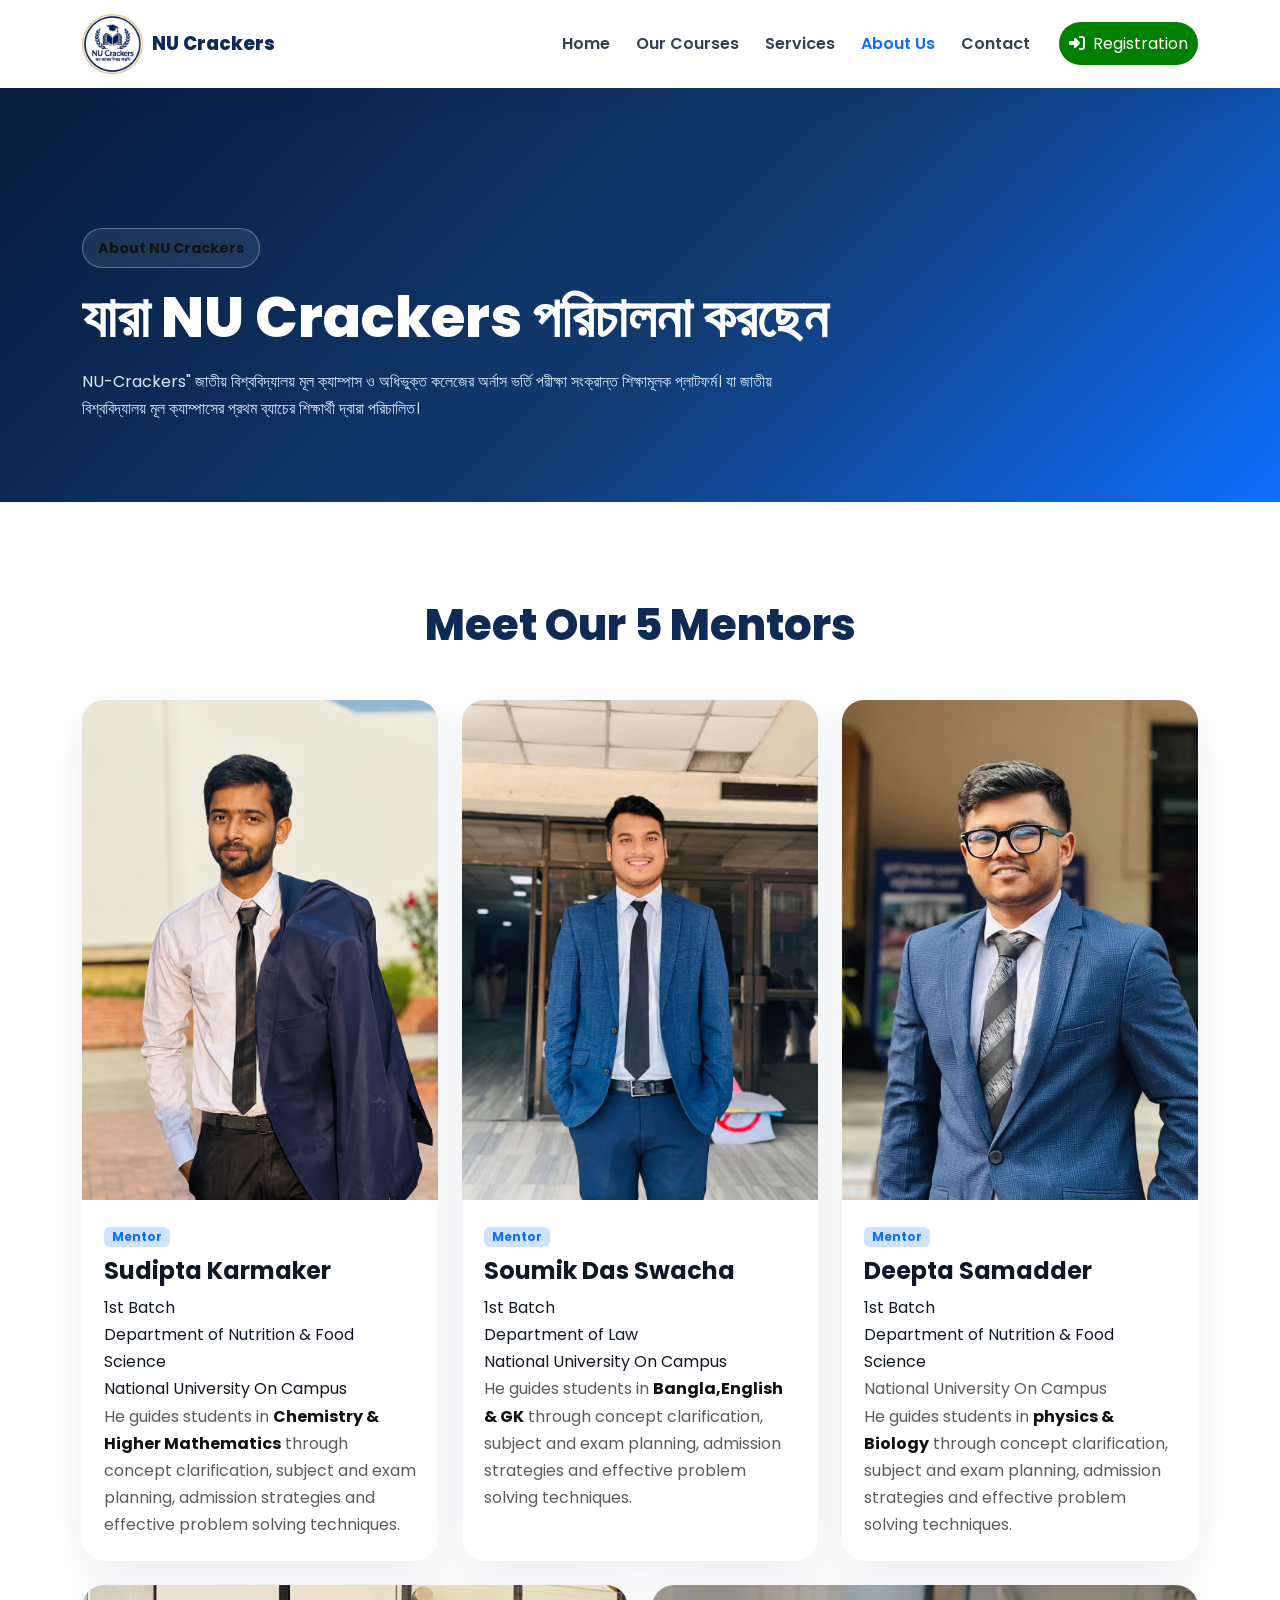
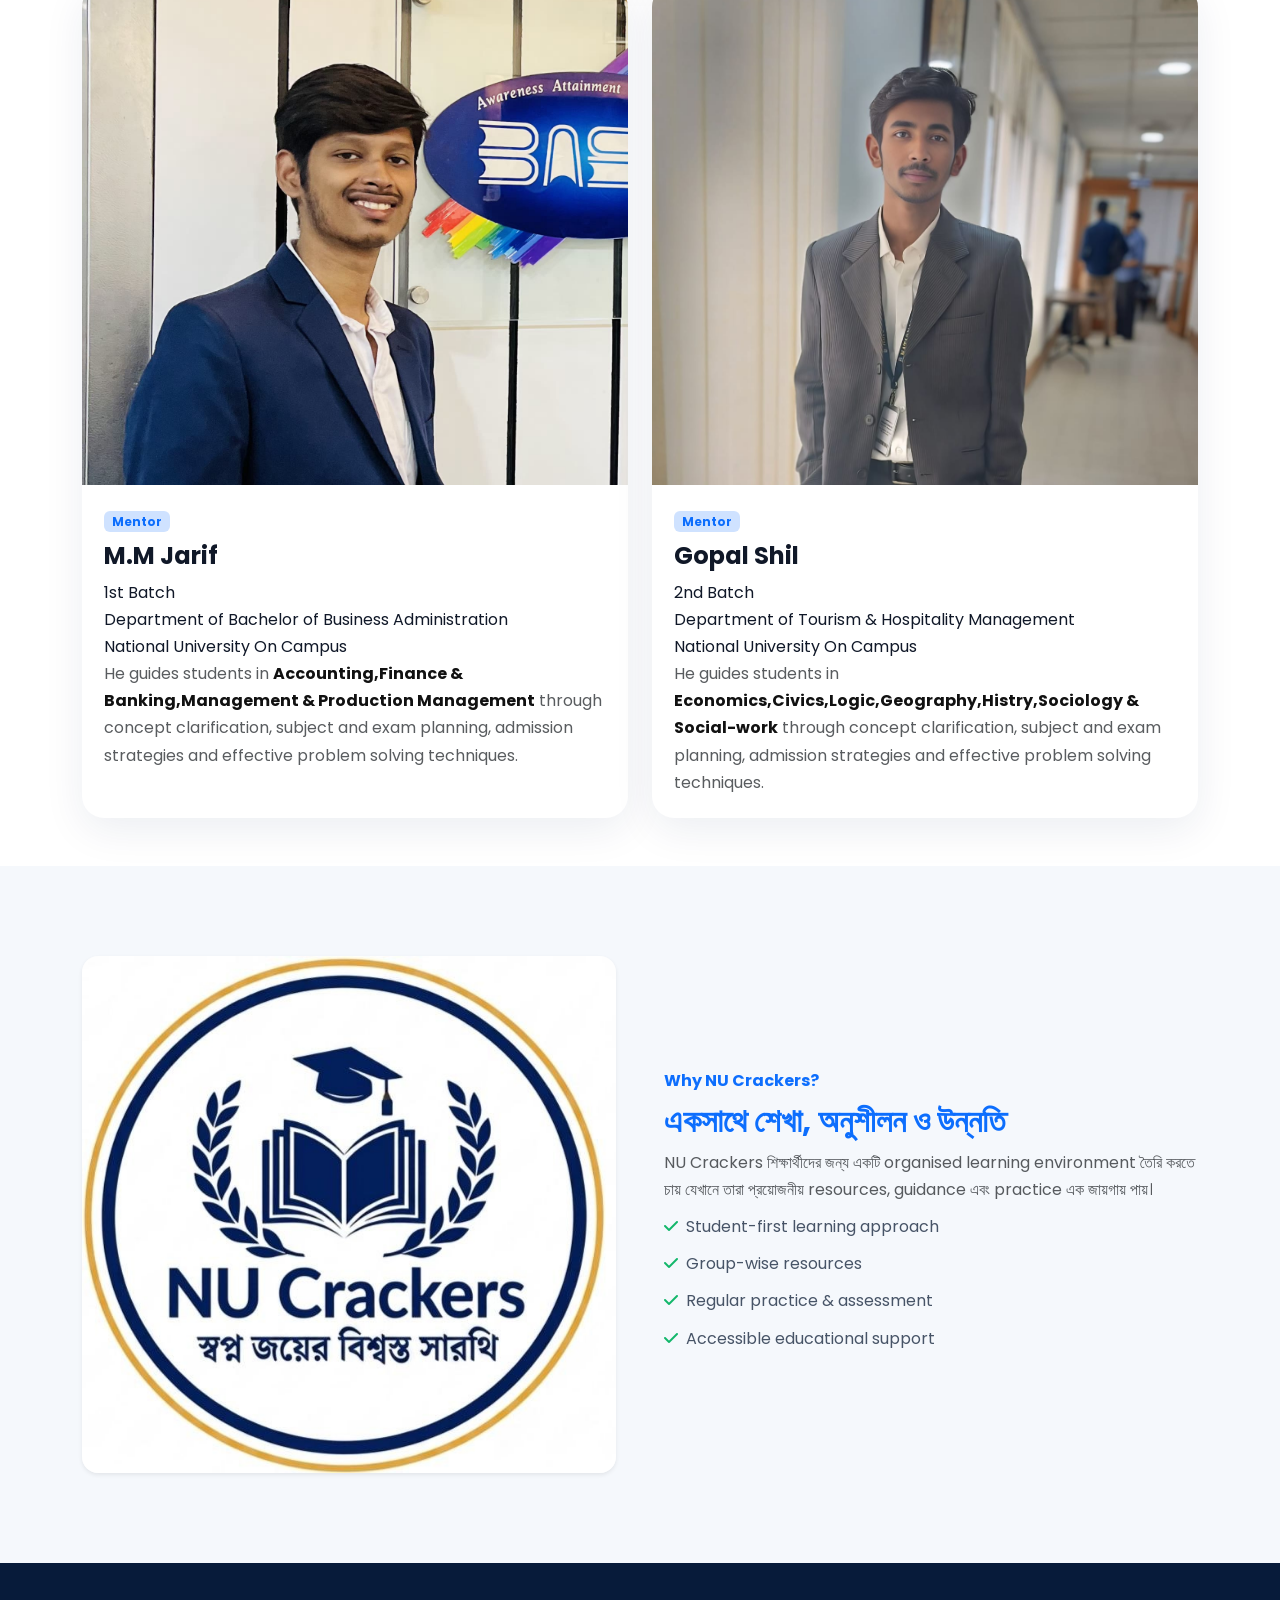
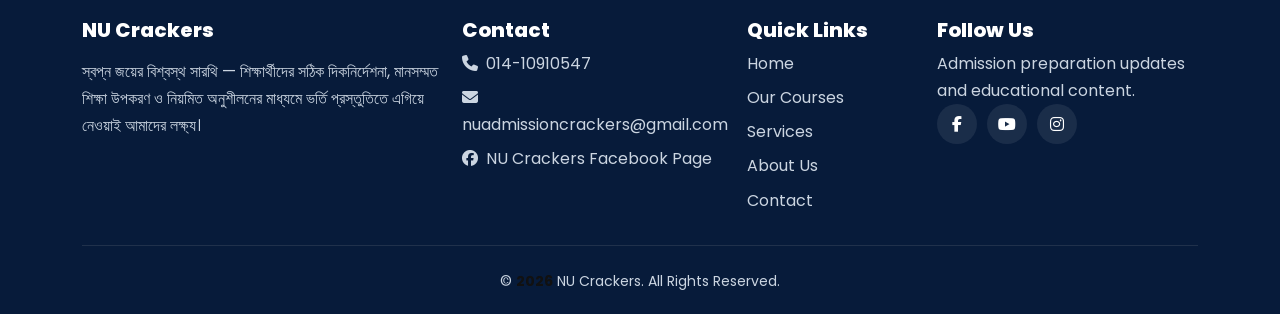
==== commit 08bbe7fb: "half done" ====
--- a/about.html
+++ b/about.html
@@ -45,14 +45,14 @@
   </div>
 </section>
 
-<section class="section pb-5"2
+<section class="section pb-5"2>
   <div class="container">
     <div class="section-title"><h2>Meet Our 5 Mentors</h2><p></p></div>
     <div class="row g-4">
       <div class="col-md-6 col-lg-4"><div class="mentor-card"><img class="mentor-img" src="images/uthso.png" alt="Mentor 1"><div class="mentor-body"><span class="badge bg-primary-subtle text-primary">Mentor</span><h4 class="fw-bold mt-2">Sudipta Karmaker</h4><p>1st Batch</p> <p>Department of Nutrition & Food Science</p> <p>National University On Campus</p><p class="text-muted">He guides students in <span> Chemistry & Higher Mathematics</span> through concept clarification, subject and exam planning, admission strategies and effective problem solving techniques.</p></div></div></div>
       <div class="col-md-6 col-lg-4"><div class="mentor-card"><img class="mentor-img" src="images/sawcha.jpeg" alt="Mentor 2"><div class="mentor-body"><span class="badge bg-primary-subtle text-primary">Mentor</span><h4 class="fw-bold mt-2">Soumik Das Swacha</h4><p>1st Batch</p><p>Department of Law</p> <p>National University On Campus</p><p class="text-muted">He guides students in <span>Bangla,English & GK</span> through concept clarification, subject and exam planning, admission strategies and effective problem solving techniques.</p></div></div></div>
       <div class="col-md-6 col-lg-4"><div class="mentor-card"><img class="mentor-img" src="images/্্.jpeg" alt="Mentor 3"><div class="mentor-body"><span class="badge bg-primary-subtle text-primary">Mentor</span><h4 class="fw-bold mt-2">Deepta Samadder</h4><p>1st Batch</p> <p>Department of Nutrition & Food Science</p> <p class="text-muted">National University On Campus</p><p class="text-muted">He guides students in <span> physics & Biology</span> through concept clarification, subject and exam planning, admission strategies and effective problem solving techniques.</p></div></div></div>
-      <div class="col-md-6 col-lg-6"><div class="mentor-card"><img class="mentor-img" src="https://i.pravatar.cc/700?img=14" alt="Mentor 4"><div class="mentor-body"><span class="badge bg-primary-subtle text-primary">Mentor</span><h4 class="fw-bold mt-2">Mentor Name 04</h4><p class="text-muted">Academic Mentor • Commerce Group</p><p class="text-muted">Commerce subjects-এর core concepts ও practice-based preparation নিয়ে কাজ করেন।</p></div></div></div>
+      <div class="col-md-6 col-lg-6"><div class="mentor-card"><img class="mentor-img" src="images/WhatsApp Image 2026-08-23 at 6.41.30 PM.jpeg" alt="Mentor 4"><div class="mentor-body"><span class="badge bg-primary-subtle text-primary">Mentor</span><h4 class="fw-bold mt-2">M.M Jarif</h4><p>1st Batch</p><p>Department of Bachelor of Business Administration</p><p>National University On Campus</p><p class="text-muted">He guides students in <span>Accounting,Finance & Banking,Management & Production Management</span> through concept clarification, subject and exam planning, admission strategies and effective problem solving techniques.</p></div></div></div>
       <div class="col-md-6 col-lg-6"><div class="mentor-card"><img class="mentor-img" src="images/WhatsApp Image 2026-08-23 at 5.01.08 PM.jpeg" alt="Mentor 5"><div class="mentor-body"><span class="badge bg-primary-subtle text-primary">Mentor</span><h4 class="fw-bold mt-2">Gopal Shil</h4><p>2nd Batch</p><p>Department of Tourism & Hospitality Management</p><p>National University On Campus</p><p class="text-muted">He guides students in <span>Economics,Civics,Logic,Geography,Histry,Sociology & Social-work</span> through concept clarification, subject and exam planning, admission strategies and effective problem solving techniques.</p></div></div></div>
     </div>
   </div>
